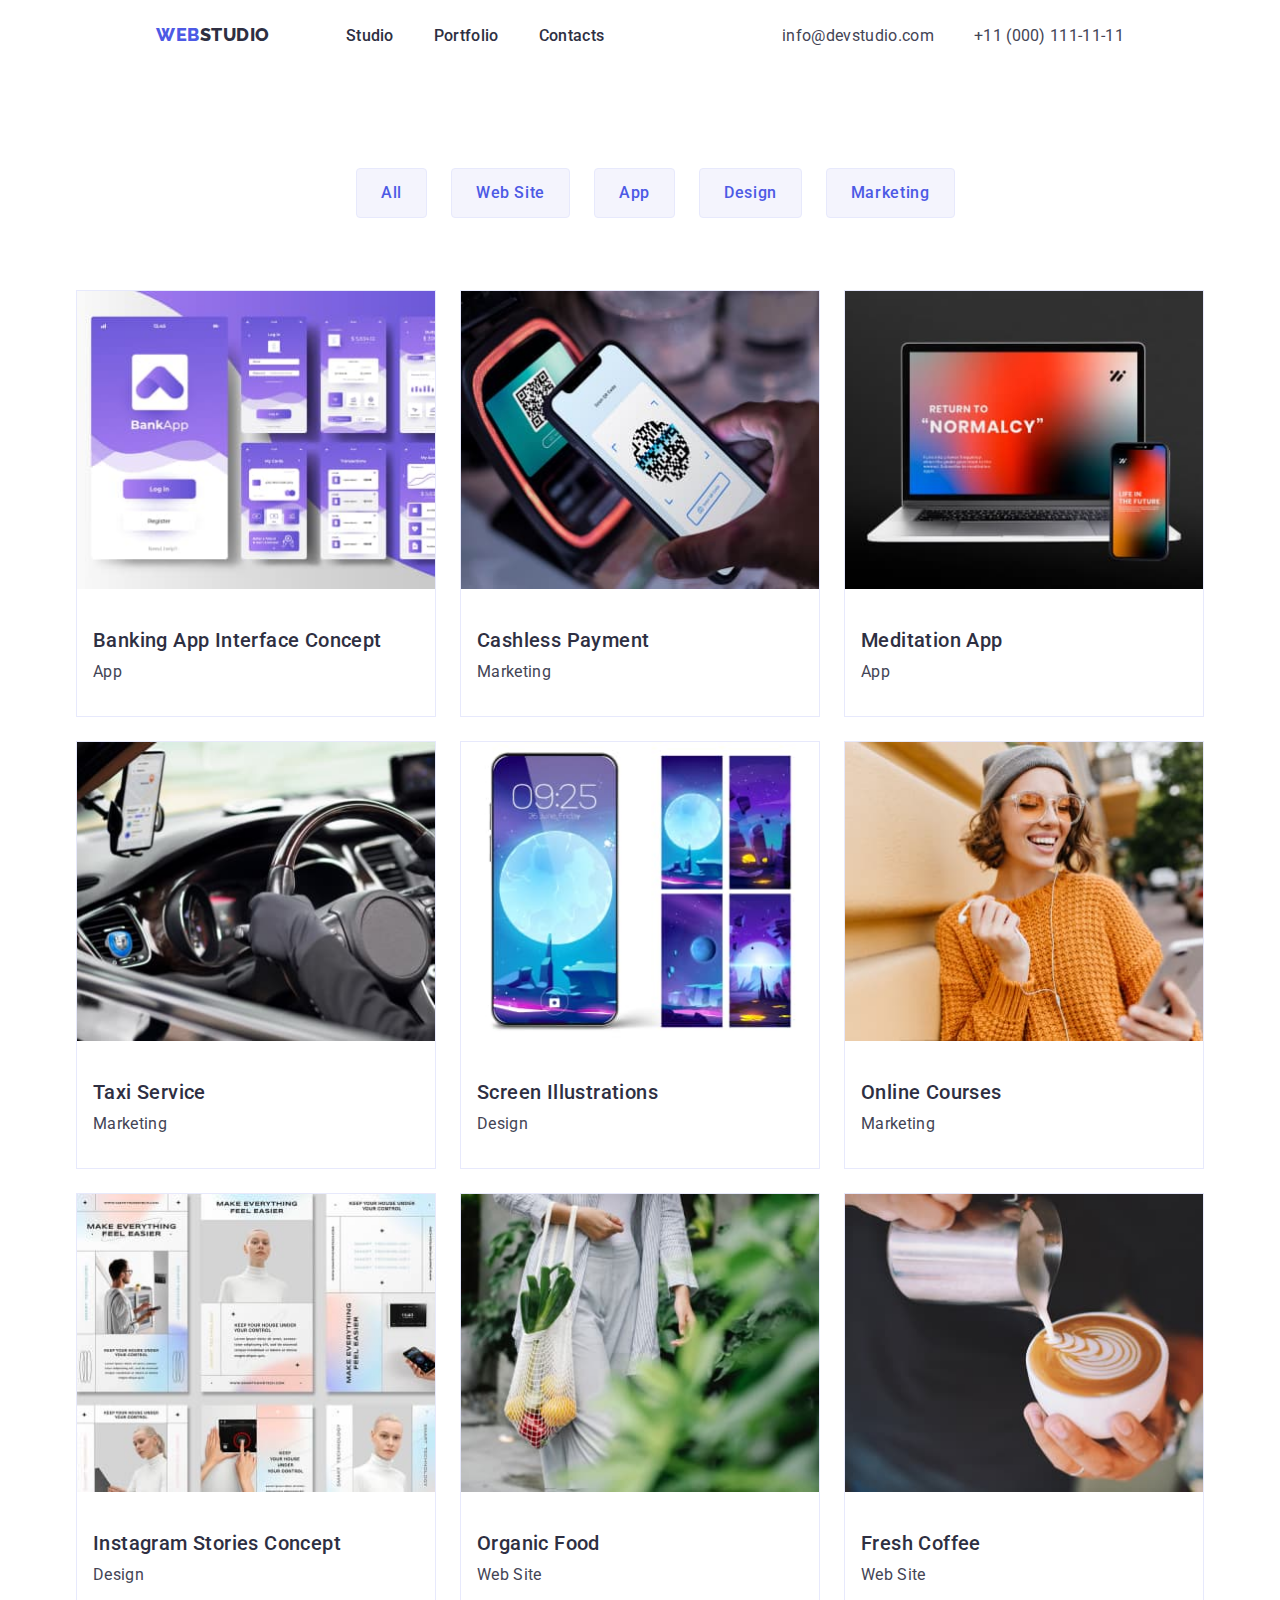
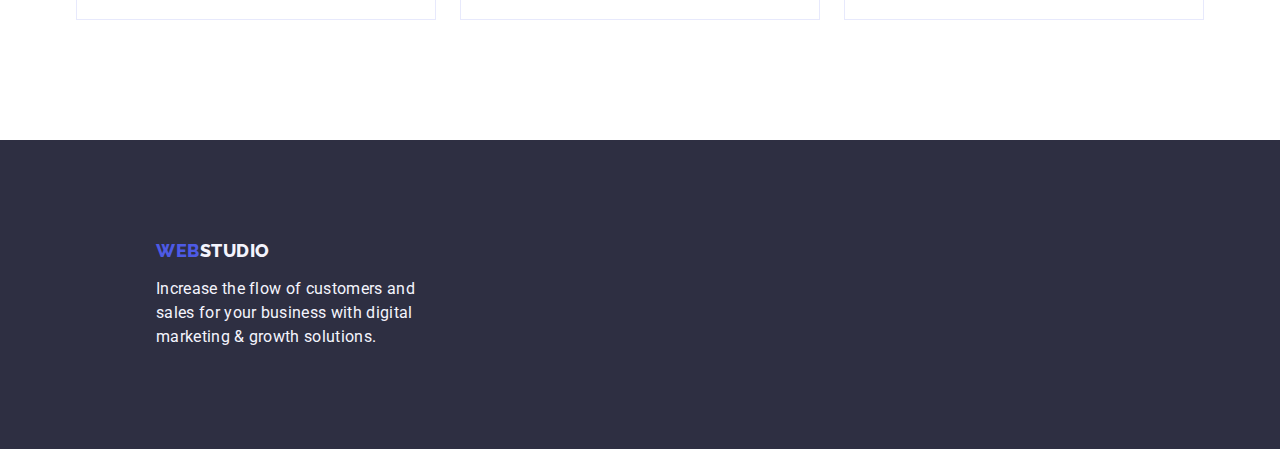
==== portfolio.html @ d3371fba "added prev" ====
<!DOCTYPE html>
<html lang="en">
<head>
    <meta charset="UTF-8">
    <meta name="viewport" content="width=device-width, initial-scale=1.0">
    <title>Portfolio</title>
    <link rel="preconnect" href="https://fonts.googleapis.com">
    <link rel="preconnect" href="https://fonts.gstatic.com" crossorigin>
    <link href="https://fonts.googleapis.com/css2?family=Raleway:wght@800&family=Roboto:wght@400;500;700;900&display=swap" rel="stylesheet">
    <link rel="stylesheet" href="./css/styles.css">
</head>
<body>
    <header class="header">
        <nav class="nav">
            <a href="./index.html" class="logo link">
                Web<span class="logo-span">Studio</span>
            </a>
            <ul class="nav-list list">
                <li class="nav-item">
                    <a href="./index.html" class="nav-link link">Studio</a>
                </li>
                <li class="nav-item">
                    <a href="./portfolio.html" class="nav-link link">Portfolio</a>
                </li>
                <li class="nav-item">
                    <a href="" class="nav-link link">Contacts</a>
                </li>
            </ul>
        </nav>
       <address class="address">
        <ul class="address-list list">
            <li class="addres-item">
                <a href="mailto:info@devstudio.com" class="address-link link">info@devstudio.com</a>
            </li>
            <li class="address-item">
                <a href="tel:+110001111111" class="address-link link">+11 (000) 111-11-11</a>
            </li>
        </ul>
       </address>
    </header>
    <main class="main">
        <section class="section pt96">
            <h1 class="visually-hidden">Our portfolio</h1>
            <ul class="filters-list list">
                <li class="filter-item">
                    <button class="filters-button" type="button">All</button>
                </li>
                <li class="filter-item">
                    <button class="filters-button" type="button">Web Site</button>
                </li>
                <li class="filter-item">
                    <button class="filters-button" type="button">App</button>
                </li>
                <li class="filter-item">
                    <button class="filters-button" type="button">Design</button>
                </li>
                <li class="filter-item">
                    <button class="filters-button" type="button">Marketing</button>
                </li>
            </ul>
            <ul class="content-list list">
                <li class="content-list-item">
                    <a href="#" class="goods-link link">
                        <img src="./images/banking-app.jpg" alt="Banking Interface concept" width="360" height="300">
                        <h2 class="sub-title">Banking App Interface Concept</h2>
                        <p class="text">App</p>
                        <p class="goods-link-info">14 Stylish and User-Friendly App Design Concepts · Task Manager App · Calorie Tracker App · Exotic Fruit Ecommerce App · Cloud Storage App</p>
                    </a>
                </li>
                <li class="content-list-item">
                    <a href="#" class="goods-link link">
                        <img src="./images/payment.jpg" alt="Process of cachless payment whit smartphone" width="360" height="300">
                        <h2 class="sub-title">Cashless Payment</h2>
                        <p class="text">Marketing</p>       
                        <p class="goods-link-info">14 Stylish and User-Friendly App Design Concepts · Task Manager App · Calorie Tracker App · Exotic Fruit Ecommerce App · Cloud Storage App</p>
                    </a>
                </li>
                <li class="content-list-item">
                    <a href="#" class="goods-link link">
                        <img src="./images/meditation.jpg" alt="Desctop and mobile app cover screen" width="360" height="300">
                        <h2 class="sub-title">Meditation App</h2>
                        <p class="text">App</p>
                        <p class="goods-link-info">14 Stylish and User-Friendly App Design Concepts · Task Manager App · Calorie Tracker App · Exotic Fruit Ecommerce App · Cloud Storage App</p>
                    </a>
                </li>
                <li class="content-list-item">
                    <a href="#" class="goods-link link">
                        <img src="./images/taxi-service.jpg" alt="View of driver hands on a steering wheel from leftside window" width="360" height="300">
                        <h2 class="sub-title">Taxi Service</h2>
                        <p class="text">Marketing</p>
                        <p class="goods-link-info">14 Stylish and User-Friendly App Design Concepts · Task Manager App · Calorie Tracker App · Exotic Fruit Ecommerce App · Cloud Storage App</p>
                    </a>
                </li>
                <li class="content-list-item">
                    <a href="#" class="goods-link link">
                        <img src="./images/screen-illustration.jpg" alt="Variants of mobile screens with moon and cliffs" width="360" height="300">
                        <h2 class="sub-title">Screen Illustrations</h2>
                        <p class="text">Design</p>
                        <p class="goods-link-info">14 Stylish and User-Friendly App Design Concepts · Task Manager App · Calorie Tracker App · Exotic Fruit Ecommerce App · Cloud Storage App</p>
                    </a>
                </li>
                <li class="content-list-item">
                    <a href="#" class="goods-link link">
                        <img src="./images/online-course.jpg" alt="Young woman in a sweater is listening to music from smartphone headphones" width="360" height="300">
                        <h2 class="sub-title">Online Courses</h2>
                        <p class="text">Marketing</p>
                        <p class="goods-link-info">14 Stylish and User-Friendly App Design Concepts · Task Manager App · Calorie Tracker App · Exotic Fruit Ecommerce App · Cloud Storage App</p>
                    </a>
                </li>
                <li class="content-list-item">
                    <a href="#" class="goods-link link">
                        <img src="./images/ig-stories.jpg" alt="Different views of stories for Instagram" width="360" height="300">
                        <h2 class="sub-title">Instagram Stories Concept</h2>
                        <p class="text">Design</p>
                        <p class="goods-link-info">14 Stylish and User-Friendly App Design Concepts · Task Manager App · Calorie Tracker App · Exotic Fruit Ecommerce App · Cloud Storage App</p>
                    </a>
                </li>
                <li class="content-list-item">
                    <a href="#" class="goods-link link">
                        <img src="./images/organic-food.jpg" alt="A woman carrying fruits and vegetables in a string bag" width="360" height="300">
                        <h2 class="sub-title">Organic Food</h2>
                        <p class="text">Web Site</p>
                        <p class="goods-link-info">14 Stylish and User-Friendly App Design Concepts · Task Manager App · Calorie Tracker App · Exotic Fruit Ecommerce App · Cloud Storage App</p>
                    </a>
                </li>
                <li class="content-list-item">
                    <a href="#" class="goods-link link">
                        <img src="./images/fresh-coffee.jpg" alt="Coffee maker pours milk to a cup of coffee" width="360" height="300">
                        <h2 class="sub-title">Fresh Coffee</h2>
                        <p class="text">Web Site</p>
                        <p class="goods-link-info">14 Stylish and User-Friendly App Design Concepts · Task Manager App · Calorie Tracker App · Exotic Fruit Ecommerce App · Cloud Storage App</p>
                    </a>
                </li>
            </ul>
        </section>
    </main>
    <footer class="footer">
        <a href="./index.html" class="logo link">
            Web<span class="logo-span">Studio</span>
        </a>
        <p class="text">Increase the flow of customers and sales for your business with digital marketing & growth solutions.</p>
    </footer>
</body>
</html>
---- css/styles.css ----
:root {
    --primary-white-color: #ffffff;
    --secondary-white-color: #F4F4FD;
    --primary-black-color: #2E2F42;
    --secondary-black-color: #434455;
    --primary-brand-color: #4D5AE5;
    --secondary-brand-color: #404BBF;
    --primary-accent-color: #E7E9FC;
    --font-family: "Roboto", sans-serif;
}

html {
    box-sizing: border-box;
}

*,
*::before,
*::after {
    box-sizing: inherit;
}

body {
    background-color: var(--primary-white-color);
    font-family: "Roboto", sans-serif;
    color: var(--secondary-black-color);
    font-size: 16px;
    font-style: normal;
    font-weight: 400;
    line-height: 24px;
    letter-spacing: 0.32px;
    margin: 0;
}

.list {
    list-style: none;
    margin: 0;
    padding: 0;
}

button {
    cursor: pointer;
}

.link {
    text-decoration: none;
}

img {
    width: 100%;
    height: auto;
}

.visually-hidden {
    position: absolute;
    width: 1px;
    height: 1px;
    margin: -1px;
    border: 0;
    padding: 0;
    
    white-space: nowrap;
    clip-path: inset(100%);
    clip: rect(0 0 0 0);
    overflow: hidden;
}

.header {
    max-width: 1440px;
    min-height: 72px;
    display: flex;
    justify-content: space-between;
    align-items: center;
    padding: 0 156px;
    margin: 0 auto;
}

.logo {
    font-family: "Raleway", sans-serif;
    color: var(--primary-brand-color);
    font-size: 18px;
    font-style: normal;
    font-weight: 800;
    line-height: 1.17;
    letter-spacing: 0.54px;
    text-transform: uppercase;
    word-spacing: 0;
}

.footer .logo {
    display: inline-block;
    margin-bottom: 16px;
} 

.footer .logo-span{
    color: var(--secondary-white-color);
}

.logo-span {
    color: var(--primary-black-color);
}

.nav .logo {
    margin-right: 76px;
}

.nav {
    display: flex;
}

.nav-list {
    display: flex;
    gap: 40px;
}

.nav-link {
    color: var(--primary-black-color);
    font-family: var(--font-family);
    font-size: 16px;
    font-style: normal;
    font-weight: 500;
    line-height: 1.5;
    letter-spacing: 0.32px;
}

.nav-link:hover,
.nav-link:focus {
    position: relative;
    color: var(--secondary-brand-color);
    outline: none;
}

.nav-link:hover::after,
.nav-link:focus::after {
    position: absolute;
    content: "";
    width: 100%;
    height: 4px;
    border-radius: 2px;
    background: var(--secondary-brand-color);
    left: 0;
    bottom: -20px;
}

.address {
    font-style: normal;
}

.address-list {
    display: flex;
    gap: 40px;
}

.address-link {
    color: var(--secondary-black-color);
    font-family: var(--font-family);
    font-size: 16px;
    font-weight: 400;
    line-height: 1.5;
    letter-spacing: 0.32px;
}

.address-link:hover,
.address-link:focus {
    position: relative;
    color: var(--secondary-brand-color);
}

.hero-section {
    background-color: var(--primary-black-color);
    padding: 188px 0;
}


.main-title {
    width: 496px;
    font-family: var(--font-family);
    color: var(--primary-white-color);
    text-align: center;
    font-size: 56px;
    font-style: normal;
    font-weight: 700;
    line-height: 1.07;
    letter-spacing: 1.12px;
    margin: 0 auto;
    margin-bottom: 48px;
}

.action-button {
    font-family: var(--font-family);
    font-size: 16px;
    font-style: normal;
    font-weight: 500;
    line-height: 1.5;
    letter-spacing: 0.64px;
    display: block;
    border-radius: 4px;
    background-color: var(--primary-brand-color);
    box-shadow: 0px 4px 4px 0px rgba(0, 0, 0, 0.15);
    color: var(--primary-white-color);
    padding: 16px 32px;
    margin: 0 auto;
    border: none;
}

.action-button:hover,
.action-button:focus {
    background-color: var(--secondary-brand-color);
}

.section {
    padding: 120px 0;
}

.team-section {
    background-color: var(--secondary-white-color);
}

.pt0 {
    padding-top: 0;
}

.pt96 {
    padding-top: 96px;
}

.content-list {
    width: 1128px;
    margin: 0 auto;
    display: flex;
    flex-wrap: wrap;
    gap: 24px;
}

.principles-item {
    width: 264px;
}

.sub-title {
    color: var(--primary-black-color);
    font-family: var(--font-family);
    font-size: 20px;
    font-style: normal;
    font-weight: 500;
    line-height: 1.2;
    letter-spacing: 0.4px;
    margin: 0;
    margin-bottom: 8px;
}

.title {
    color: var(--primary-black-color);
    text-align: center;
    font-family: var(--font-family);
    font-size: 36px;
    font-style: normal;
    font-weight: 700;
    line-height: 1.11;
    letter-spacing: 0.72px;
    text-transform: capitalize;
    margin: 0;
    margin-bottom: 72px;
}

.text {
    color: var(--secondary-black-color);
    font-family: var(--font-family);
    font-size: 16px;
    line-height: 24px;
    letter-spacing: 0.32px;
    margin: 0;
}

.team-item {
    text-align: center;
    border-radius: 0px 0px 4px 4px;
    background: var(--primary-white-color);
    box-shadow: 0px 2px 1px 0px rgba(46, 47, 66, 0.08), 
                0px 1px 1px 0px rgba(46, 47, 66, 0.16), 
                0px 1px 6px 0px rgba(46, 47, 66, 0.08);
    overflow: hidden;
    padding-bottom: 32px;
}

.team-item img {
    margin-bottom: 32px;
}

.footer {
    padding: 100px 156px;
    background-color: var(--primary-black-color);
}

.footer .text {
    color: var(--secondary-white-color);
    font-family: var(--font-family);
    font-size: 16px;
    font-style: normal;
    font-weight: 400;
    line-height: 1.5;
    letter-spacing: 0.32px;
    width: 264px;
}

.filters-list {
    width: 568px;
    margin: 0 auto;
    margin-bottom: 72px;
    display: flex;
    gap: 24px;
}

.filters-button {
    padding: 12px 24px;
    border-radius: 4px;
    border: 1px solid var(--primary-accent-color);
    background-color: var(--secondary-white-color);
    color: var(--primary-brand-color);
    text-align: center;
    white-space: nowrap;
    font-family: var(--font-family);
    font-size: 16px;
    font-style: normal;
    font-weight: 500;
    line-height: 1.5;
    letter-spacing: 0.64px;
}

.filters-button:hover,
.filters-button:focus {
    color: var(--primary-white-color);
    box-shadow: 0px 2px 2px 0px rgba(0, 0, 0, 0.12), 
                0px 2px 1px 0px rgba(0, 0, 0, 0.08), 
                0px 3px 1px 0px rgba(0, 0, 0, 0.10);
    border: 1px solid var(--secondary-brand-color);
    background-color: var(--secondary-brand-color);
}

.goods-link {
    overflow: hidden;
    position: relative;
    width: 360px;
    display: block;
    border: 1px solid var(--primary-accent-color);
    background-color: var(--primary-white-color);
    padding-bottom: 32px;
}

.goods-link-info {
    padding: 40px 32px;
    margin: 0;
    width: 360px;
    height: 300px;
    color: var(--secondary-white-color);
    background: var(--primary-brand-color);
    font-family: var(--font-family);
    font-size: 16px;
    line-height: 1.5;
    letter-spacing: 0.32px;
    position: absolute;
    top: -100%;
    left: 0;
}

.goods-link:hover,
.goods-link:focus {
    border: 1px solid var(--secondary-white-color);
    box-shadow: 0px 2px 1px 0px rgba(46, 47, 66, 0.08),
                0px 1px 1px 0px rgba(46, 47, 66, 0.16),
                0px 1px 6px 0px rgba(46, 47, 66, 0.08);
}
.goods-link:hover .goods-link-info,
.goods-link:focus .goods-link-info{
    top: 0;
    /* transition: top 0.3s ease-in-out; */
}

.goods-link img {
    margin-bottom: 32px;
}

.goods-link .text,
.goods-link .sub-title {
    padding: 0 16px;
}
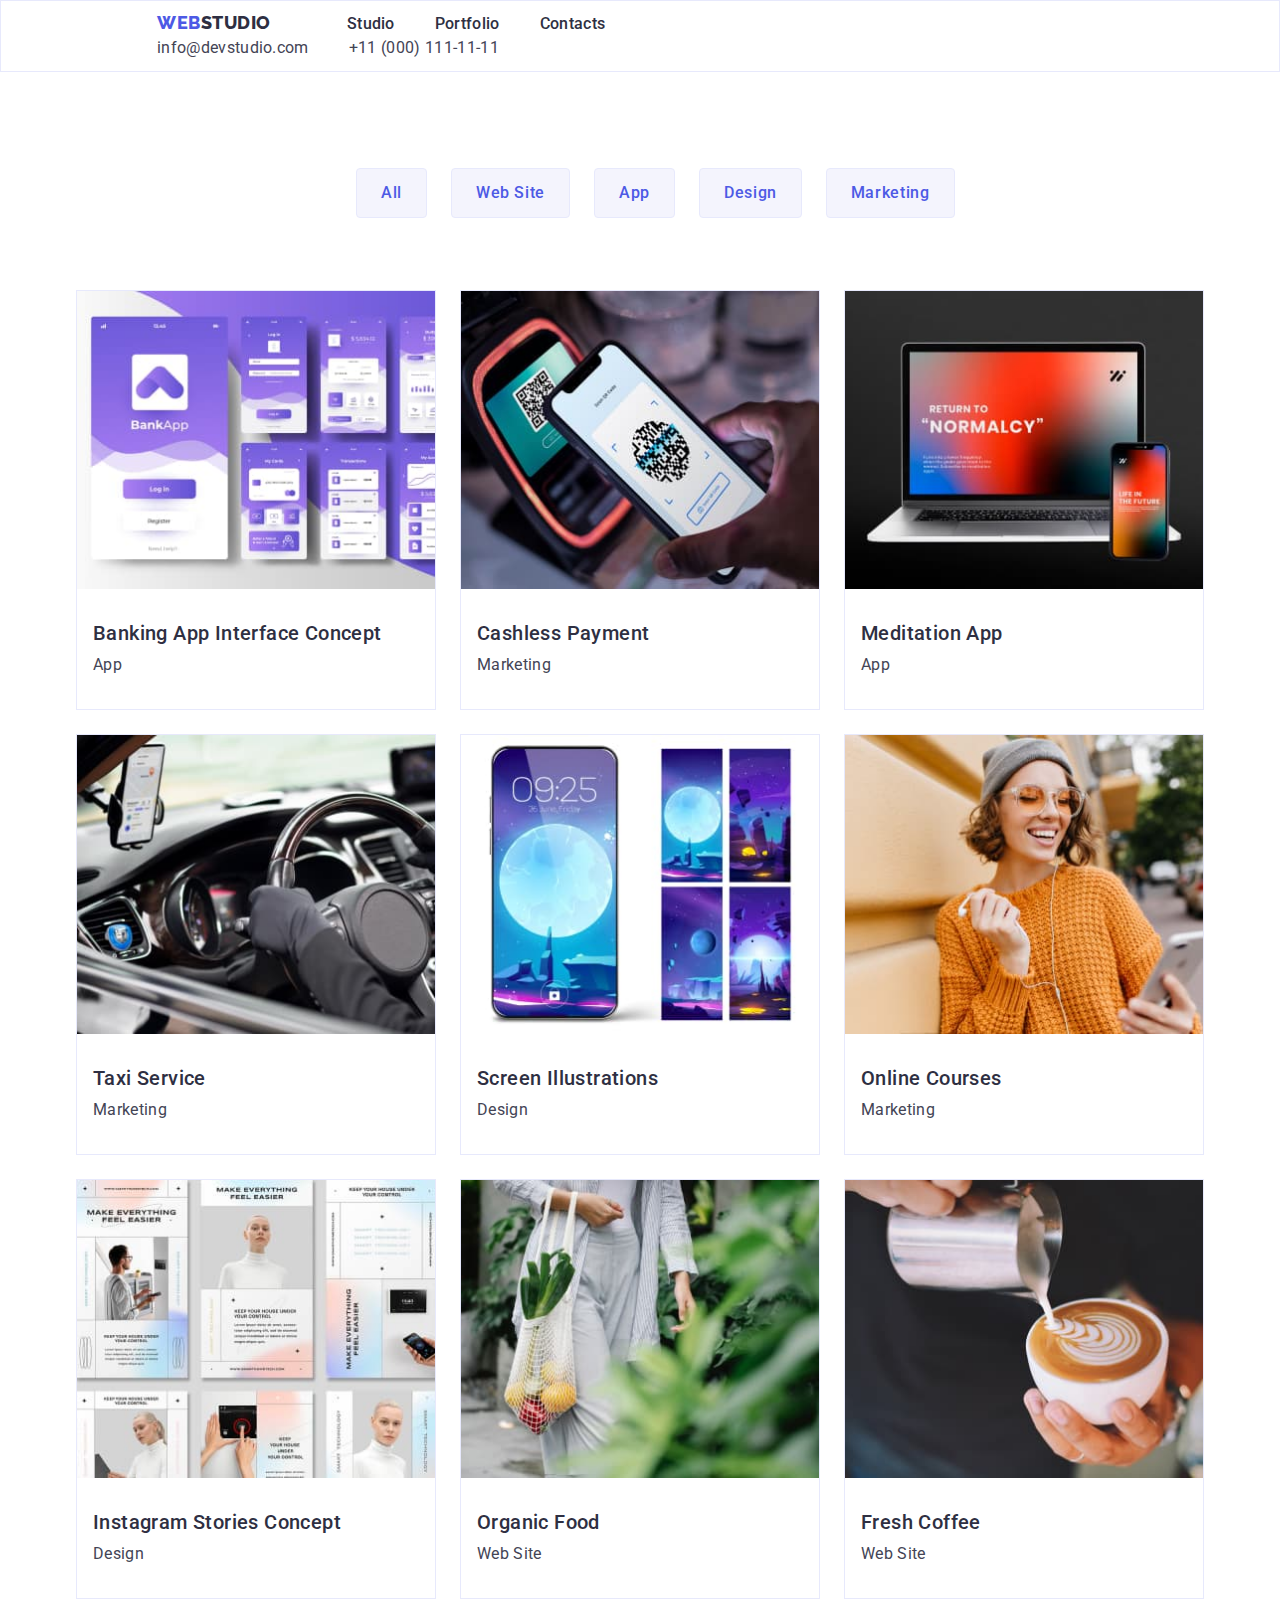
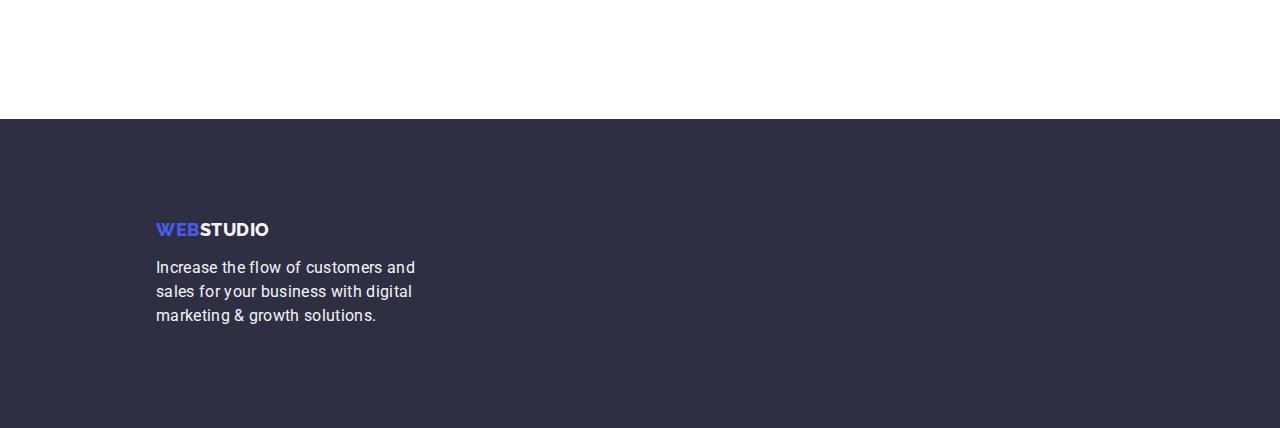
==== commit a83c040e: "fixes" ====
--- a/portfolio.html
+++ b/portfolio.html
@@ -7,131 +7,136 @@
     <link rel="preconnect" href="https://fonts.googleapis.com">
     <link rel="preconnect" href="https://fonts.gstatic.com" crossorigin>
     <link href="https://fonts.googleapis.com/css2?family=Raleway:wght@800&family=Roboto:wght@400;500;700;900&display=swap" rel="stylesheet">
+    <link rel="stylesheet" href="https://cdnjs.cloudflare.com/ajax/libs/modern-normalize/2.0.0/modern-normalize.min.css" integrity="sha512-4xo8blKMVCiXpTaLzQSLSw3KFOVPWhm/TRtuPVc4WG6kUgjH6J03IBuG7JZPkcWMxJ5huwaBpOpnwYElP/m6wg==" crossorigin="anonymous" referrerpolicy="no-referrer" />
     <link rel="stylesheet" href="./css/styles.css">
 </head>
 <body>
     <header class="header">
-        <nav class="nav">
-            <a href="./index.html" class="logo link">
-                Web<span class="logo-span">Studio</span>
-            </a>
-            <ul class="nav-list list">
-                <li class="nav-item">
-                    <a href="./index.html" class="nav-link link">Studio</a>
-                </li>
-                <li class="nav-item">
-                    <a href="./portfolio.html" class="nav-link link">Portfolio</a>
-                </li>
-                <li class="nav-item">
-                    <a href="" class="nav-link link">Contacts</a>
-                </li>
-            </ul>
-        </nav>
-       <address class="address">
-        <ul class="address-list list">
-            <li class="addres-item">
-                <a href="mailto:info@devstudio.com" class="address-link link">info@devstudio.com</a>
-            </li>
-            <li class="address-item">
-                <a href="tel:+110001111111" class="address-link link">+11 (000) 111-11-11</a>
-            </li>
-        </ul>
-       </address>
+        <div class="header-container container">
+            <nav class="nav">
+                <a href="./index.html" class="logo link">
+                    Web<span class="logo-span">Studio</span>
+                </a>
+                <ul class="nav-list list">
+                    <li class="nav-item">
+                        <a href="./index.html" class="nav-link link">Studio</a>
+                    </li>
+                    <li class="nav-item">
+                        <a href="./portfolio.html" class="nav-link link">Portfolio</a>
+                    </li>
+                    <li class="nav-item">
+                        <a href="" class="nav-link link">Contacts</a>
+                    </li>
+                </ul>
+            </nav>
+            <address class="address">
+                <ul class="address-list list">
+                    <li class="addres-item">
+                        <a href="mailto:info@devstudio.com" class="address-link link">info@devstudio.com</a>
+                    </li>
+                    <li class="address-item">
+                        <a href="tel:+110001111111" class="address-link link">+11 (000) 111-11-11</a>
+                    </li>
+                </ul>
+            </address>
+        </div>
     </header>
     <main class="main">
         <section class="section pt96">
-            <h1 class="visually-hidden">Our portfolio</h1>
-            <ul class="filters-list list">
-                <li class="filter-item">
-                    <button class="filters-button" type="button">All</button>
-                </li>
-                <li class="filter-item">
-                    <button class="filters-button" type="button">Web Site</button>
-                </li>
-                <li class="filter-item">
-                    <button class="filters-button" type="button">App</button>
-                </li>
-                <li class="filter-item">
-                    <button class="filters-button" type="button">Design</button>
-                </li>
-                <li class="filter-item">
-                    <button class="filters-button" type="button">Marketing</button>
-                </li>
-            </ul>
-            <ul class="content-list list">
-                <li class="content-list-item">
-                    <a href="#" class="goods-link link">
-                        <img src="./images/banking-app.jpg" alt="Banking Interface concept" width="360" height="300">
-                        <h2 class="sub-title">Banking App Interface Concept</h2>
-                        <p class="text">App</p>
-                        <p class="goods-link-info">14 Stylish and User-Friendly App Design Concepts · Task Manager App · Calorie Tracker App · Exotic Fruit Ecommerce App · Cloud Storage App</p>
-                    </a>
-                </li>
-                <li class="content-list-item">
-                    <a href="#" class="goods-link link">
-                        <img src="./images/payment.jpg" alt="Process of cachless payment whit smartphone" width="360" height="300">
-                        <h2 class="sub-title">Cashless Payment</h2>
-                        <p class="text">Marketing</p>       
-                        <p class="goods-link-info">14 Stylish and User-Friendly App Design Concepts · Task Manager App · Calorie Tracker App · Exotic Fruit Ecommerce App · Cloud Storage App</p>
-                    </a>
-                </li>
-                <li class="content-list-item">
-                    <a href="#" class="goods-link link">
-                        <img src="./images/meditation.jpg" alt="Desctop and mobile app cover screen" width="360" height="300">
-                        <h2 class="sub-title">Meditation App</h2>
-                        <p class="text">App</p>
-                        <p class="goods-link-info">14 Stylish and User-Friendly App Design Concepts · Task Manager App · Calorie Tracker App · Exotic Fruit Ecommerce App · Cloud Storage App</p>
-                    </a>
-                </li>
-                <li class="content-list-item">
-                    <a href="#" class="goods-link link">
-                        <img src="./images/taxi-service.jpg" alt="View of driver hands on a steering wheel from leftside window" width="360" height="300">
-                        <h2 class="sub-title">Taxi Service</h2>
-                        <p class="text">Marketing</p>
-                        <p class="goods-link-info">14 Stylish and User-Friendly App Design Concepts · Task Manager App · Calorie Tracker App · Exotic Fruit Ecommerce App · Cloud Storage App</p>
-                    </a>
-                </li>
-                <li class="content-list-item">
-                    <a href="#" class="goods-link link">
-                        <img src="./images/screen-illustration.jpg" alt="Variants of mobile screens with moon and cliffs" width="360" height="300">
-                        <h2 class="sub-title">Screen Illustrations</h2>
-                        <p class="text">Design</p>
-                        <p class="goods-link-info">14 Stylish and User-Friendly App Design Concepts · Task Manager App · Calorie Tracker App · Exotic Fruit Ecommerce App · Cloud Storage App</p>
-                    </a>
-                </li>
-                <li class="content-list-item">
-                    <a href="#" class="goods-link link">
-                        <img src="./images/online-course.jpg" alt="Young woman in a sweater is listening to music from smartphone headphones" width="360" height="300">
-                        <h2 class="sub-title">Online Courses</h2>
-                        <p class="text">Marketing</p>
-                        <p class="goods-link-info">14 Stylish and User-Friendly App Design Concepts · Task Manager App · Calorie Tracker App · Exotic Fruit Ecommerce App · Cloud Storage App</p>
-                    </a>
-                </li>
-                <li class="content-list-item">
-                    <a href="#" class="goods-link link">
-                        <img src="./images/ig-stories.jpg" alt="Different views of stories for Instagram" width="360" height="300">
-                        <h2 class="sub-title">Instagram Stories Concept</h2>
-                        <p class="text">Design</p>
-                        <p class="goods-link-info">14 Stylish and User-Friendly App Design Concepts · Task Manager App · Calorie Tracker App · Exotic Fruit Ecommerce App · Cloud Storage App</p>
-                    </a>
-                </li>
-                <li class="content-list-item">
-                    <a href="#" class="goods-link link">
-                        <img src="./images/organic-food.jpg" alt="A woman carrying fruits and vegetables in a string bag" width="360" height="300">
-                        <h2 class="sub-title">Organic Food</h2>
-                        <p class="text">Web Site</p>
-                        <p class="goods-link-info">14 Stylish and User-Friendly App Design Concepts · Task Manager App · Calorie Tracker App · Exotic Fruit Ecommerce App · Cloud Storage App</p>
-                    </a>
-                </li>
-                <li class="content-list-item">
-                    <a href="#" class="goods-link link">
-                        <img src="./images/fresh-coffee.jpg" alt="Coffee maker pours milk to a cup of coffee" width="360" height="300">
-                        <h2 class="sub-title">Fresh Coffee</h2>
-                        <p class="text">Web Site</p>
-                        <p class="goods-link-info">14 Stylish and User-Friendly App Design Concepts · Task Manager App · Calorie Tracker App · Exotic Fruit Ecommerce App · Cloud Storage App</p>
-                    </a>
-                </li>
-            </ul>
+            <div class="container">
+                <h1 class="visually-hidden">Our portfolio</h1>
+                <ul class="filters-list list">
+                    <li class="filter-item">
+                        <button class="filters-button" type="button">All</button>
+                    </li>
+                    <li class="filter-item">
+                        <button class="filters-button" type="button">Web Site</button>
+                    </li>
+                    <li class="filter-item">
+                        <button class="filters-button" type="button">App</button>
+                    </li>
+                    <li class="filter-item">
+                        <button class="filters-button" type="button">Design</button>
+                    </li>
+                    <li class="filter-item">
+                        <button class="filters-button" type="button">Marketing</button>
+                    </li>
+                </ul>
+                <ul class="content-list list">
+                    <li class="content-list-item">
+                        <a href="#" class="goods-link link">
+                            <img src="./images/banking-app.jpg" alt="Banking Interface concept" width="360" height="300">
+                            <h2 class="sub-title">Banking App Interface Concept</h2>
+                            <p class="text">App</p>
+                            <p class="goods-link-info">14 Stylish and User-Friendly App Design Concepts · Task Manager App · Calorie Tracker App · Exotic Fruit Ecommerce App · Cloud Storage App</p>
+                        </a>
+                    </li>
+                    <li class="content-list-item">
+                        <a href="#" class="goods-link link">
+                            <img src="./images/payment.jpg" alt="Process of cachless payment whit smartphone" width="360" height="300">
+                            <h2 class="sub-title">Cashless Payment</h2>
+                            <p class="text">Marketing</p>       
+                            <p class="goods-link-info">14 Stylish and User-Friendly App Design Concepts · Task Manager App · Calorie Tracker App · Exotic Fruit Ecommerce App · Cloud Storage App</p>
+                        </a>
+                    </li>
+                    <li class="content-list-item">
+                        <a href="#" class="goods-link link">
+                            <img src="./images/meditation.jpg" alt="Desctop and mobile app cover screen" width="360" height="300">
+                            <h2 class="sub-title">Meditation App</h2>
+                            <p class="text">App</p>
+                            <p class="goods-link-info">14 Stylish and User-Friendly App Design Concepts · Task Manager App · Calorie Tracker App · Exotic Fruit Ecommerce App · Cloud Storage App</p>
+                        </a>
+                    </li>
+                    <li class="content-list-item">
+                        <a href="#" class="goods-link link">
+                            <img src="./images/taxi-service.jpg" alt="View of driver hands on a steering wheel from leftside window" width="360" height="300">
+                            <h2 class="sub-title">Taxi Service</h2>
+                            <p class="text">Marketing</p>
+                            <p class="goods-link-info">14 Stylish and User-Friendly App Design Concepts · Task Manager App · Calorie Tracker App · Exotic Fruit Ecommerce App · Cloud Storage App</p>
+                        </a>
+                    </li>
+                    <li class="content-list-item">
+                        <a href="#" class="goods-link link">
+                            <img src="./images/screen-illustration.jpg" alt="Variants of mobile screens with moon and cliffs" width="360" height="300">
+                            <h2 class="sub-title">Screen Illustrations</h2>
+                            <p class="text">Design</p>
+                            <p class="goods-link-info">14 Stylish and User-Friendly App Design Concepts · Task Manager App · Calorie Tracker App · Exotic Fruit Ecommerce App · Cloud Storage App</p>
+                        </a>
+                    </li>
+                    <li class="content-list-item">
+                        <a href="#" class="goods-link link">
+                            <img src="./images/online-course.jpg" alt="Young woman in a sweater is listening to music from smartphone headphones" width="360" height="300">
+                            <h2 class="sub-title">Online Courses</h2>
+                            <p class="text">Marketing</p>
+                            <p class="goods-link-info">14 Stylish and User-Friendly App Design Concepts · Task Manager App · Calorie Tracker App · Exotic Fruit Ecommerce App · Cloud Storage App</p>
+                        </a>
+                    </li>
+                    <li class="content-list-item">
+                        <a href="#" class="goods-link link">
+                            <img src="./images/ig-stories.jpg" alt="Different views of stories for Instagram" width="360" height="300">
+                            <h2 class="sub-title">Instagram Stories Concept</h2>
+                            <p class="text">Design</p>
+                            <p class="goods-link-info">14 Stylish and User-Friendly App Design Concepts · Task Manager App · Calorie Tracker App · Exotic Fruit Ecommerce App · Cloud Storage App</p>
+                        </a>
+                    </li>
+                    <li class="content-list-item">
+                        <a href="#" class="goods-link link">
+                            <img src="./images/organic-food.jpg" alt="A woman carrying fruits and vegetables in a string bag" width="360" height="300">
+                            <h2 class="sub-title">Organic Food</h2>
+                            <p class="text">Web Site</p>
+                            <p class="goods-link-info">14 Stylish and User-Friendly App Design Concepts · Task Manager App · Calorie Tracker App · Exotic Fruit Ecommerce App · Cloud Storage App</p>
+                        </a>
+                    </li>
+                    <li class="content-list-item">
+                        <a href="#" class="goods-link link">
+                            <img src="./images/fresh-coffee.jpg" alt="Coffee maker pours milk to a cup of coffee" width="360" height="300">
+                            <h2 class="sub-title">Fresh Coffee</h2>
+                            <p class="text">Web Site</p>
+                            <p class="goods-link-info">14 Stylish and User-Friendly App Design Concepts · Task Manager App · Calorie Tracker App · Exotic Fruit Ecommerce App · Cloud Storage App</p>
+                        </a>
+                    </li>
+                </ul>
+            </div>
         </section>
     </main>
     <footer class="footer">
--- a/css/styles.css
+++ b/css/styles.css
@@ -46,6 +46,7 @@
 }
 
 img {
+    display: block;
     width: 100%;
     height: auto;
 }
@@ -57,7 +58,6 @@
     margin: -1px;
     border: 0;
     padding: 0;
-    
     white-space: nowrap;
     clip-path: inset(100%);
     clip: rect(0 0 0 0);
@@ -72,6 +72,7 @@
     align-items: center;
     padding: 0 156px;
     margin: 0 auto;
+    border: 1px solid var(--primary-accent-color);
 }
 
 .logo {
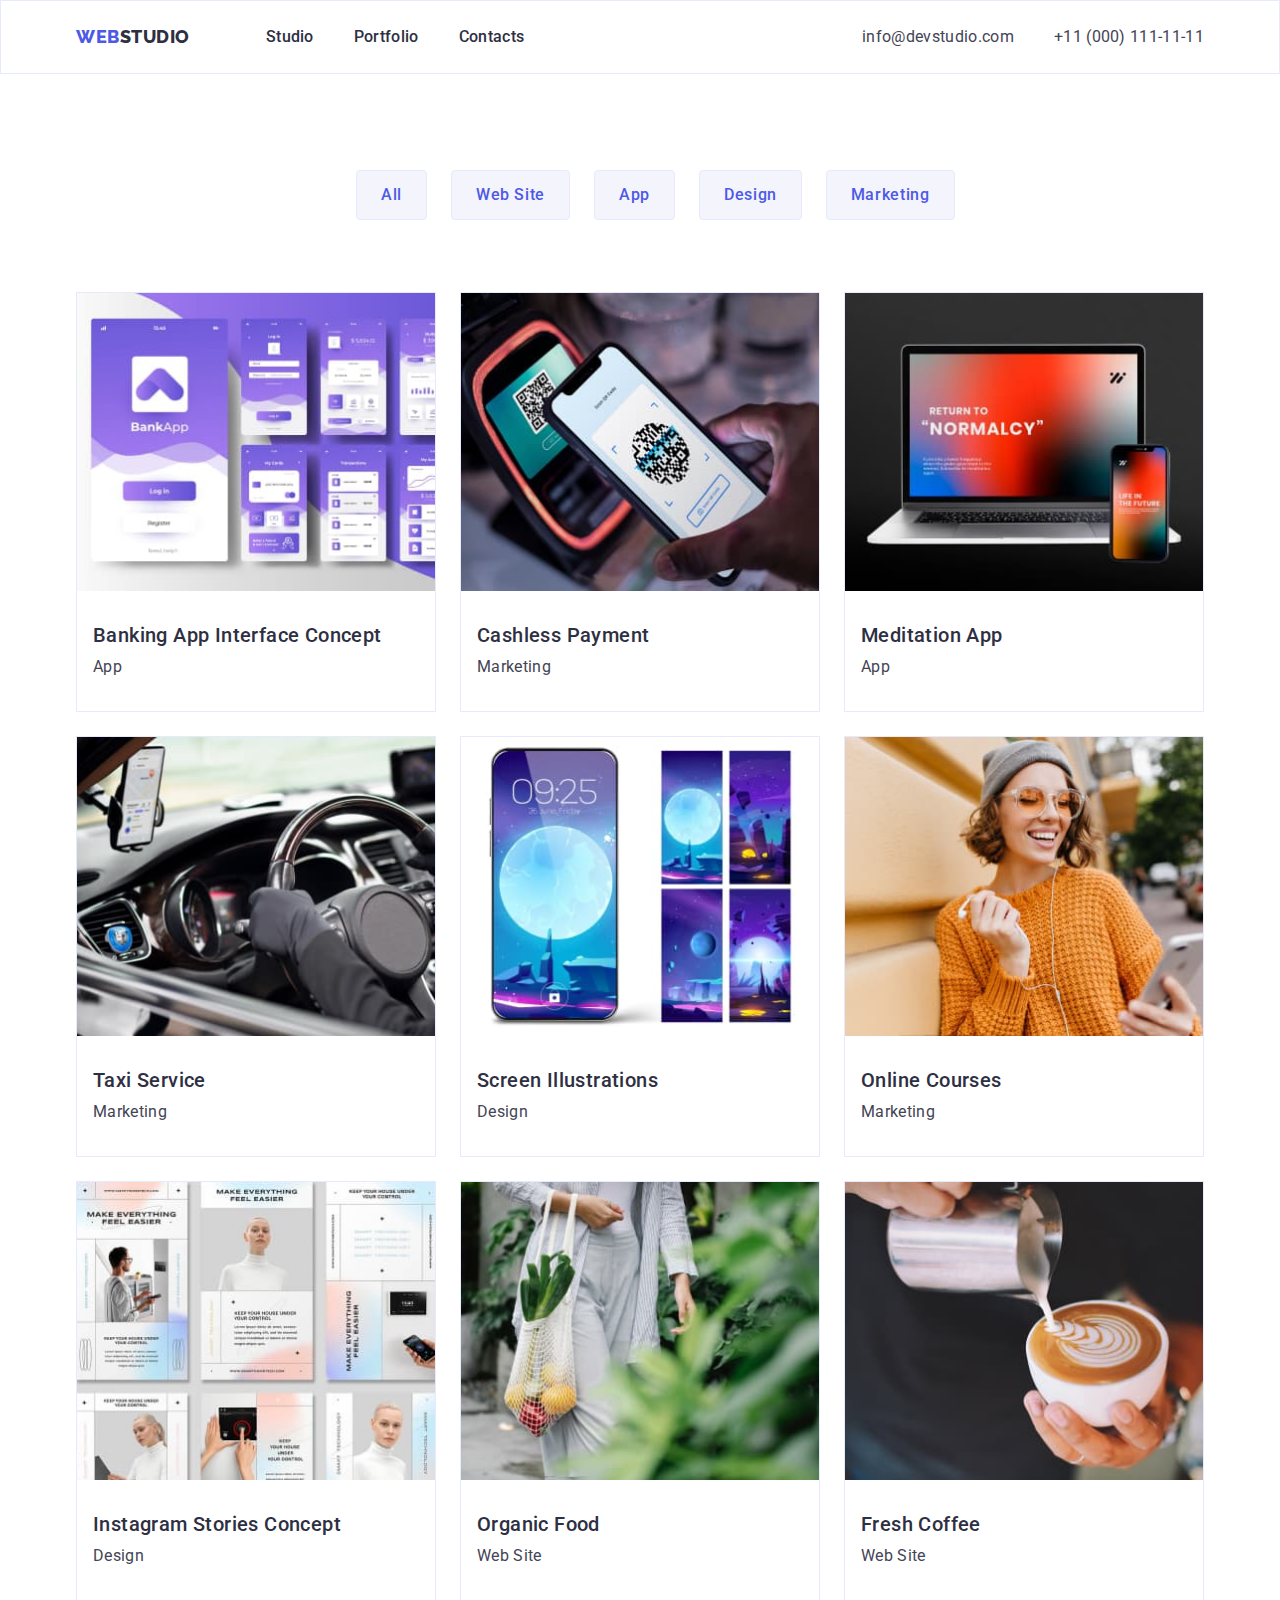
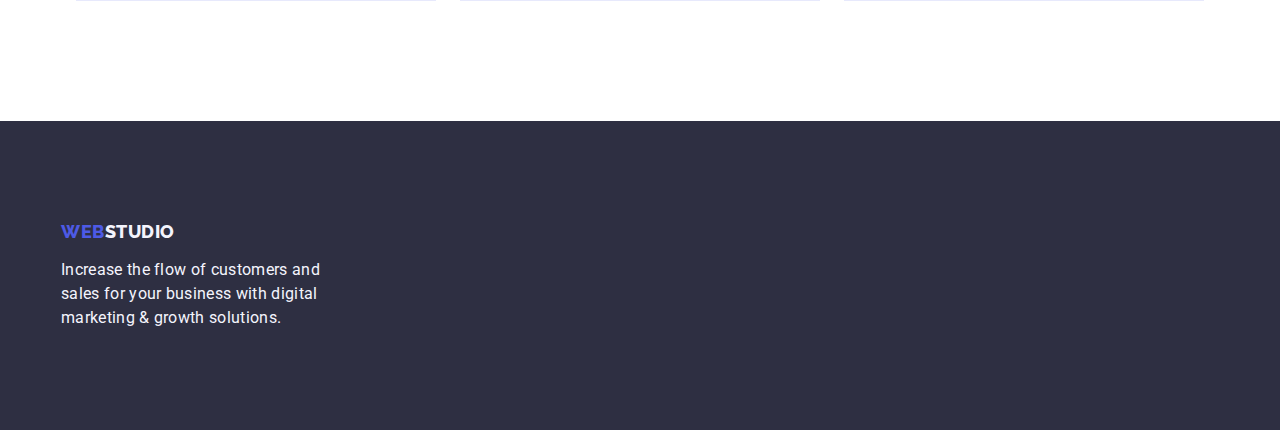
==== commit 16d2045e: "fixes" ====
--- a/portfolio.html
+++ b/portfolio.html
@@ -140,10 +140,12 @@
         </section>
     </main>
     <footer class="footer">
-        <a href="./index.html" class="logo link">
-            Web<span class="logo-span">Studio</span>
-        </a>
-        <p class="text">Increase the flow of customers and sales for your business with digital marketing & growth solutions.</p>
-    </footer>
+        <div class="footer-container container">
+             <a href="./index.html" class="logo link">
+                 Web<span class="logo-span">Studio</span>
+             </a>
+             <p class="text">Increase the flow of customers and sales for your business with digital marketing & growth solutions.</p>
+        </div> 
+     </footer>
 </body>
 </html>
--- a/css/styles.css
+++ b/css/styles.css
@@ -65,13 +65,6 @@
 }
 
 .header {
-    max-width: 1440px;
-    min-height: 72px;
-    display: flex;
-    justify-content: space-between;
-    align-items: center;
-    padding: 0 156px;
-    margin: 0 auto;
     border: 1px solid var(--primary-accent-color);
 }
 
@@ -106,6 +99,7 @@
 
 .nav {
     display: flex;
+    align-items: center;
 }
 
 .nav-list {
@@ -121,6 +115,7 @@
     font-weight: 500;
     line-height: 1.5;
     letter-spacing: 0.32px;
+    padding: 24px 0;
 }
 
 .nav-link:hover,
@@ -139,7 +134,7 @@
     border-radius: 2px;
     background: var(--secondary-brand-color);
     left: 0;
-    bottom: -20px;
+    bottom: 4px;
 }
 
 .address {
@@ -173,7 +168,7 @@
 
 
 .main-title {
-    width: 496px;
+    max-width: 496px;
     font-family: var(--font-family);
     color: var(--primary-white-color);
     text-align: center;
@@ -201,6 +196,7 @@
     padding: 16px 32px;
     margin: 0 auto;
     border: none;
+    min-width: 169px;
 }
 
 .action-button:hover,
@@ -212,11 +208,26 @@
     padding: 120px 0;
 }
 
+.container {
+    width: 1158px;
+    margin: 0 auto;
+}
+
+.header-container {
+    display: flex;
+    justify-content: space-between;
+    height: 100%;
+    align-items: center;
+    max-width: 1440px;
+    min-height: 72px;
+    padding: 0 15px;
+}
+
 .team-section {
     background-color: var(--secondary-white-color);
 }
 
-.pt0 {
+.pt-zero {
     padding-top: 0;
 }
 
@@ -279,15 +290,14 @@
                 0px 1px 1px 0px rgba(46, 47, 66, 0.16), 
                 0px 1px 6px 0px rgba(46, 47, 66, 0.08);
     overflow: hidden;
-    padding-bottom: 32px;
-}
-
-.team-item img {
-    margin-bottom: 32px;
+}
+
+.info-container {
+    padding: 32px 0;
 }
 
 .footer {
-    padding: 100px 156px;
+    padding: 100px 0;
     background-color: var(--primary-black-color);
 }
 
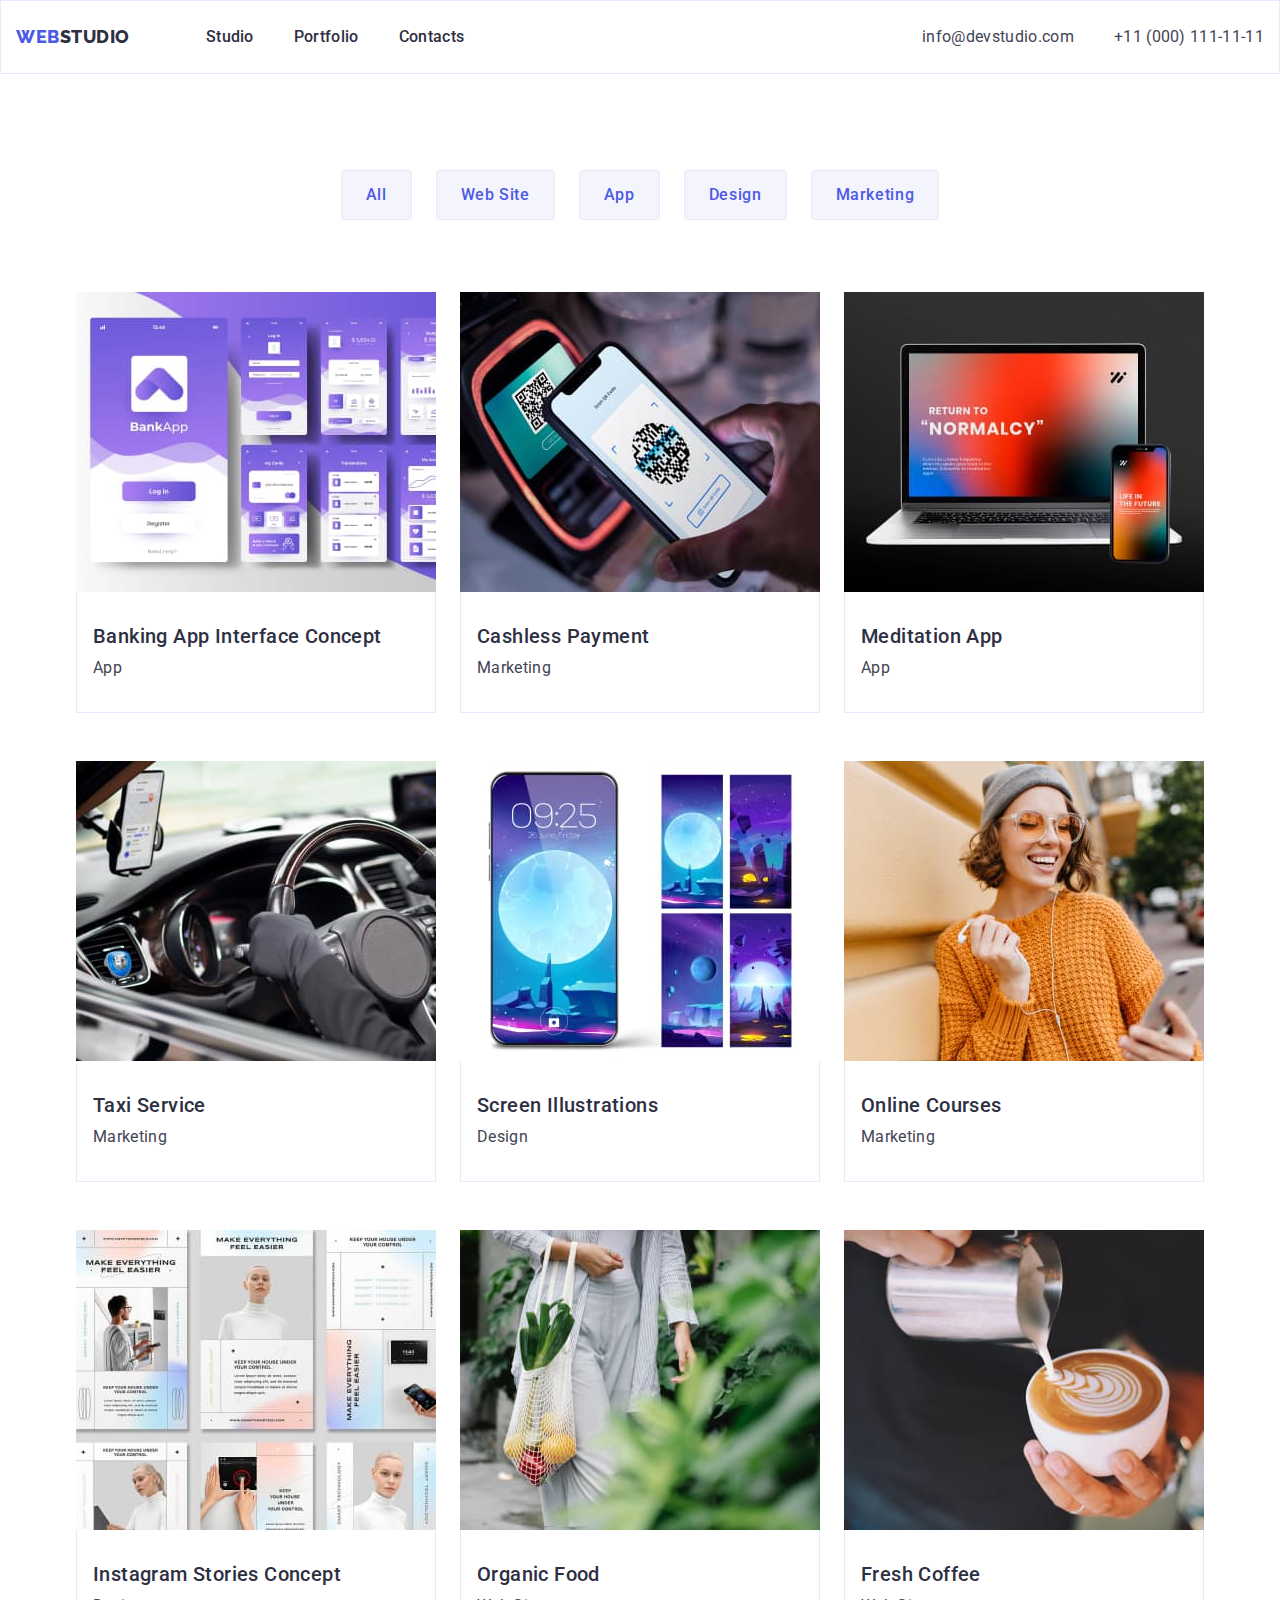
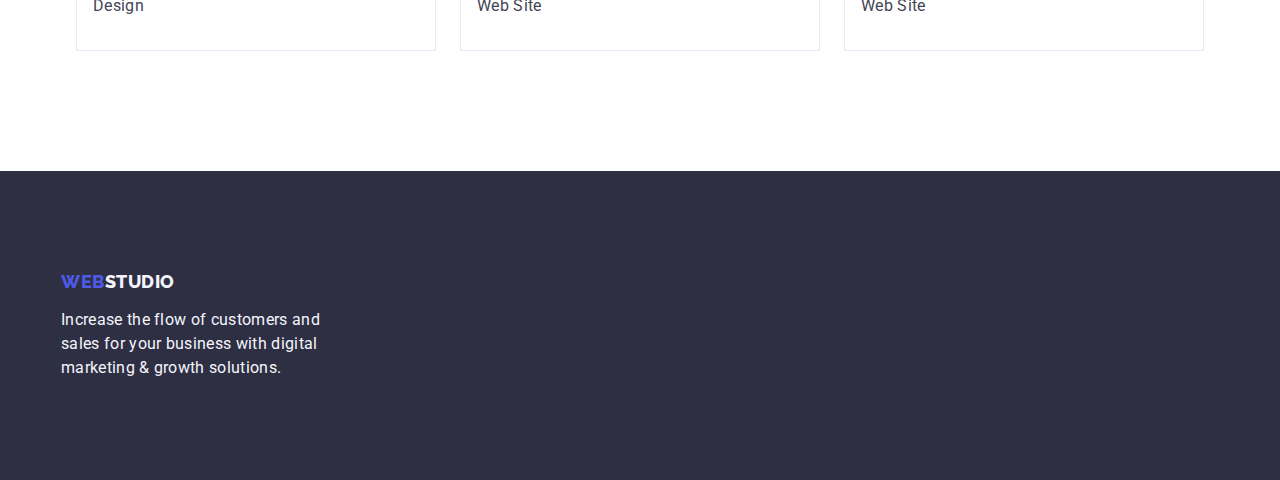
==== commit 6a1f6e29: "fixes" ====
--- a/portfolio.html
+++ b/portfolio.html
@@ -42,7 +42,7 @@
         </div>
     </header>
     <main class="main">
-        <section class="section pt96">
+        <section class="section pt-medium">
             <div class="container">
                 <h1 class="visually-hidden">Our portfolio</h1>
                 <ul class="filters-list list">
@@ -66,73 +66,91 @@
                     <li class="content-list-item">
                         <a href="#" class="goods-link link">
                             <img src="./images/banking-app.jpg" alt="Banking Interface concept" width="360" height="300">
-                            <h2 class="sub-title">Banking App Interface Concept</h2>
-                            <p class="text">App</p>
-                            <p class="goods-link-info">14 Stylish and User-Friendly App Design Concepts · Task Manager App · Calorie Tracker App · Exotic Fruit Ecommerce App · Cloud Storage App</p>
+                            <div class="goods-link-info">
+                                <h2 class="sub-title">Banking App Interface Concept</h2>
+                                <p class="text">App</p>
+                            </div>
+                            <p class="goods-link-details">14 Stylish and User-Friendly App Design Concepts · Task Manager App · Calorie Tracker App · Exotic Fruit Ecommerce App · Cloud Storage App</p>
                         </a>
                     </li>
                     <li class="content-list-item">
                         <a href="#" class="goods-link link">
                             <img src="./images/payment.jpg" alt="Process of cachless payment whit smartphone" width="360" height="300">
-                            <h2 class="sub-title">Cashless Payment</h2>
-                            <p class="text">Marketing</p>       
-                            <p class="goods-link-info">14 Stylish and User-Friendly App Design Concepts · Task Manager App · Calorie Tracker App · Exotic Fruit Ecommerce App · Cloud Storage App</p>
+                            <div class="goods-link-info">
+                                <h2 class="sub-title">Cashless Payment</h2>
+                                <p class="text">Marketing</p>    
+                            </div>   
+                            <p class="goods-link-details">14 Stylish and User-Friendly App Design Concepts · Task Manager App · Calorie Tracker App · Exotic Fruit Ecommerce App · Cloud Storage App</p>
                         </a>
                     </li>
                     <li class="content-list-item">
                         <a href="#" class="goods-link link">
                             <img src="./images/meditation.jpg" alt="Desctop and mobile app cover screen" width="360" height="300">
-                            <h2 class="sub-title">Meditation App</h2>
-                            <p class="text">App</p>
-                            <p class="goods-link-info">14 Stylish and User-Friendly App Design Concepts · Task Manager App · Calorie Tracker App · Exotic Fruit Ecommerce App · Cloud Storage App</p>
+                            <div class="goods-link-info">
+                                <h2 class="sub-title">Meditation App</h2>
+                                <p class="text">App</p>
+                            </div>
+                            <p class="goods-link-details">14 Stylish and User-Friendly App Design Concepts · Task Manager App · Calorie Tracker App · Exotic Fruit Ecommerce App · Cloud Storage App</p>
                         </a>
                     </li>
                     <li class="content-list-item">
                         <a href="#" class="goods-link link">
                             <img src="./images/taxi-service.jpg" alt="View of driver hands on a steering wheel from leftside window" width="360" height="300">
-                            <h2 class="sub-title">Taxi Service</h2>
-                            <p class="text">Marketing</p>
-                            <p class="goods-link-info">14 Stylish and User-Friendly App Design Concepts · Task Manager App · Calorie Tracker App · Exotic Fruit Ecommerce App · Cloud Storage App</p>
+                            <div class="goods-link-info">
+                                <h2 class="sub-title">Taxi Service</h2>
+                                <p class="text">Marketing</p>
+                            </div>
+                            <p class="goods-link-details">14 Stylish and User-Friendly App Design Concepts · Task Manager App · Calorie Tracker App · Exotic Fruit Ecommerce App · Cloud Storage App</p>
                         </a>
                     </li>
                     <li class="content-list-item">
                         <a href="#" class="goods-link link">
                             <img src="./images/screen-illustration.jpg" alt="Variants of mobile screens with moon and cliffs" width="360" height="300">
-                            <h2 class="sub-title">Screen Illustrations</h2>
-                            <p class="text">Design</p>
-                            <p class="goods-link-info">14 Stylish and User-Friendly App Design Concepts · Task Manager App · Calorie Tracker App · Exotic Fruit Ecommerce App · Cloud Storage App</p>
+                            <div class="goods-link-info">
+                                <h2 class="sub-title">Screen Illustrations</h2>
+                                <p class="text">Design</p>
+                            </div>
+                            <p class="goods-link-details">14 Stylish and User-Friendly App Design Concepts · Task Manager App · Calorie Tracker App · Exotic Fruit Ecommerce App · Cloud Storage App</p>
                         </a>
                     </li>
                     <li class="content-list-item">
                         <a href="#" class="goods-link link">
                             <img src="./images/online-course.jpg" alt="Young woman in a sweater is listening to music from smartphone headphones" width="360" height="300">
-                            <h2 class="sub-title">Online Courses</h2>
-                            <p class="text">Marketing</p>
-                            <p class="goods-link-info">14 Stylish and User-Friendly App Design Concepts · Task Manager App · Calorie Tracker App · Exotic Fruit Ecommerce App · Cloud Storage App</p>
+                            <div class="goods-link-info">
+                                <h2 class="sub-title">Online Courses</h2>
+                                <p class="text">Marketing</p>
+                            </div>
+                            <p class="goods-link-details">14 Stylish and User-Friendly App Design Concepts · Task Manager App · Calorie Tracker App · Exotic Fruit Ecommerce App · Cloud Storage App</p>
                         </a>
                     </li>
                     <li class="content-list-item">
                         <a href="#" class="goods-link link">
                             <img src="./images/ig-stories.jpg" alt="Different views of stories for Instagram" width="360" height="300">
-                            <h2 class="sub-title">Instagram Stories Concept</h2>
-                            <p class="text">Design</p>
-                            <p class="goods-link-info">14 Stylish and User-Friendly App Design Concepts · Task Manager App · Calorie Tracker App · Exotic Fruit Ecommerce App · Cloud Storage App</p>
+                            <div class="goods-link-info">
+                                <h2 class="sub-title">Instagram Stories Concept</h2>
+                                <p class="text">Design</p>
+                            </div>
+                            <p class="goods-link-details">14 Stylish and User-Friendly App Design Concepts · Task Manager App · Calorie Tracker App · Exotic Fruit Ecommerce App · Cloud Storage App</p>
                         </a>
                     </li>
                     <li class="content-list-item">
                         <a href="#" class="goods-link link">
                             <img src="./images/organic-food.jpg" alt="A woman carrying fruits and vegetables in a string bag" width="360" height="300">
-                            <h2 class="sub-title">Organic Food</h2>
-                            <p class="text">Web Site</p>
-                            <p class="goods-link-info">14 Stylish and User-Friendly App Design Concepts · Task Manager App · Calorie Tracker App · Exotic Fruit Ecommerce App · Cloud Storage App</p>
+                            <div class="goods-link-info">
+                                <h2 class="sub-title">Organic Food</h2>
+                                <p class="text">Web Site</p>
+                            </div>
+                            <p class="goods-link-details">14 Stylish and User-Friendly App Design Concepts · Task Manager App · Calorie Tracker App · Exotic Fruit Ecommerce App · Cloud Storage App</p>
                         </a>
                     </li>
                     <li class="content-list-item">
                         <a href="#" class="goods-link link">
                             <img src="./images/fresh-coffee.jpg" alt="Coffee maker pours milk to a cup of coffee" width="360" height="300">
-                            <h2 class="sub-title">Fresh Coffee</h2>
-                            <p class="text">Web Site</p>
-                            <p class="goods-link-info">14 Stylish and User-Friendly App Design Concepts · Task Manager App · Calorie Tracker App · Exotic Fruit Ecommerce App · Cloud Storage App</p>
+                            <div class="goods-link-info">
+                                <h2 class="sub-title">Fresh Coffee</h2>
+                                <p class="text">Web Site</p>
+                            </div>
+                            <p class="goods-link-details">14 Stylish and User-Friendly App Design Concepts · Task Manager App · Calorie Tracker App · Exotic Fruit Ecommerce App · Cloud Storage App</p>
                         </a>
                     </li>
                 </ul>
--- a/css/styles.css
+++ b/css/styles.css
@@ -7,16 +7,6 @@
     --secondary-brand-color: #404BBF;
     --primary-accent-color: #E7E9FC;
     --font-family: "Roboto", sans-serif;
-}
-
-html {
-    box-sizing: border-box;
-}
-
-*,
-*::before,
-*::after {
-    box-sizing: inherit;
 }
 
 body {
@@ -209,7 +199,7 @@
 }
 
 .container {
-    width: 1158px;
+    max-width: 1158px;
     margin: 0 auto;
 }
 
@@ -231,12 +221,12 @@
     padding-top: 0;
 }
 
-.pt96 {
+.pt-medium {
     padding-top: 96px;
 }
 
 .content-list {
-    width: 1128px;
+    max-width: 1128px;
     margin: 0 auto;
     display: flex;
     flex-wrap: wrap;
@@ -317,6 +307,7 @@
     margin: 0 auto;
     margin-bottom: 72px;
     display: flex;
+    justify-content: center;
     gap: 24px;
 }
 
@@ -342,8 +333,12 @@
     box-shadow: 0px 2px 2px 0px rgba(0, 0, 0, 0.12), 
                 0px 2px 1px 0px rgba(0, 0, 0, 0.08), 
                 0px 3px 1px 0px rgba(0, 0, 0, 0.10);
-    border: 1px solid var(--secondary-brand-color);
+    border: 1px solid transparent;
     background-color: var(--secondary-brand-color);
+}
+
+.content-list {
+    row-gap: 48px;
 }
 
 .goods-link {
@@ -351,12 +346,16 @@
     position: relative;
     width: 360px;
     display: block;
+    background-color: var(--primary-white-color);
+}
+
+.goods-link-info {
+    padding: 32px 16px;
     border: 1px solid var(--primary-accent-color);
-    background-color: var(--primary-white-color);
-    padding-bottom: 32px;
-}
-
-.goods-link-info {
+    border-top: none;
+}
+
+.goods-link-details {
     padding: 40px 32px;
     margin: 0;
     width: 360px;
@@ -379,17 +378,7 @@
                 0px 1px 1px 0px rgba(46, 47, 66, 0.16),
                 0px 1px 6px 0px rgba(46, 47, 66, 0.08);
 }
-.goods-link:hover .goods-link-info,
-.goods-link:focus .goods-link-info{
+.goods-link:hover .goods-link-details,
+.goods-link:focus .goods-link-details{
     top: 0;
-    /* transition: top 0.3s ease-in-out; */
-}
-
-.goods-link img {
-    margin-bottom: 32px;
-}
-
-.goods-link .text,
-.goods-link .sub-title {
-    padding: 0 16px;
-}
+}
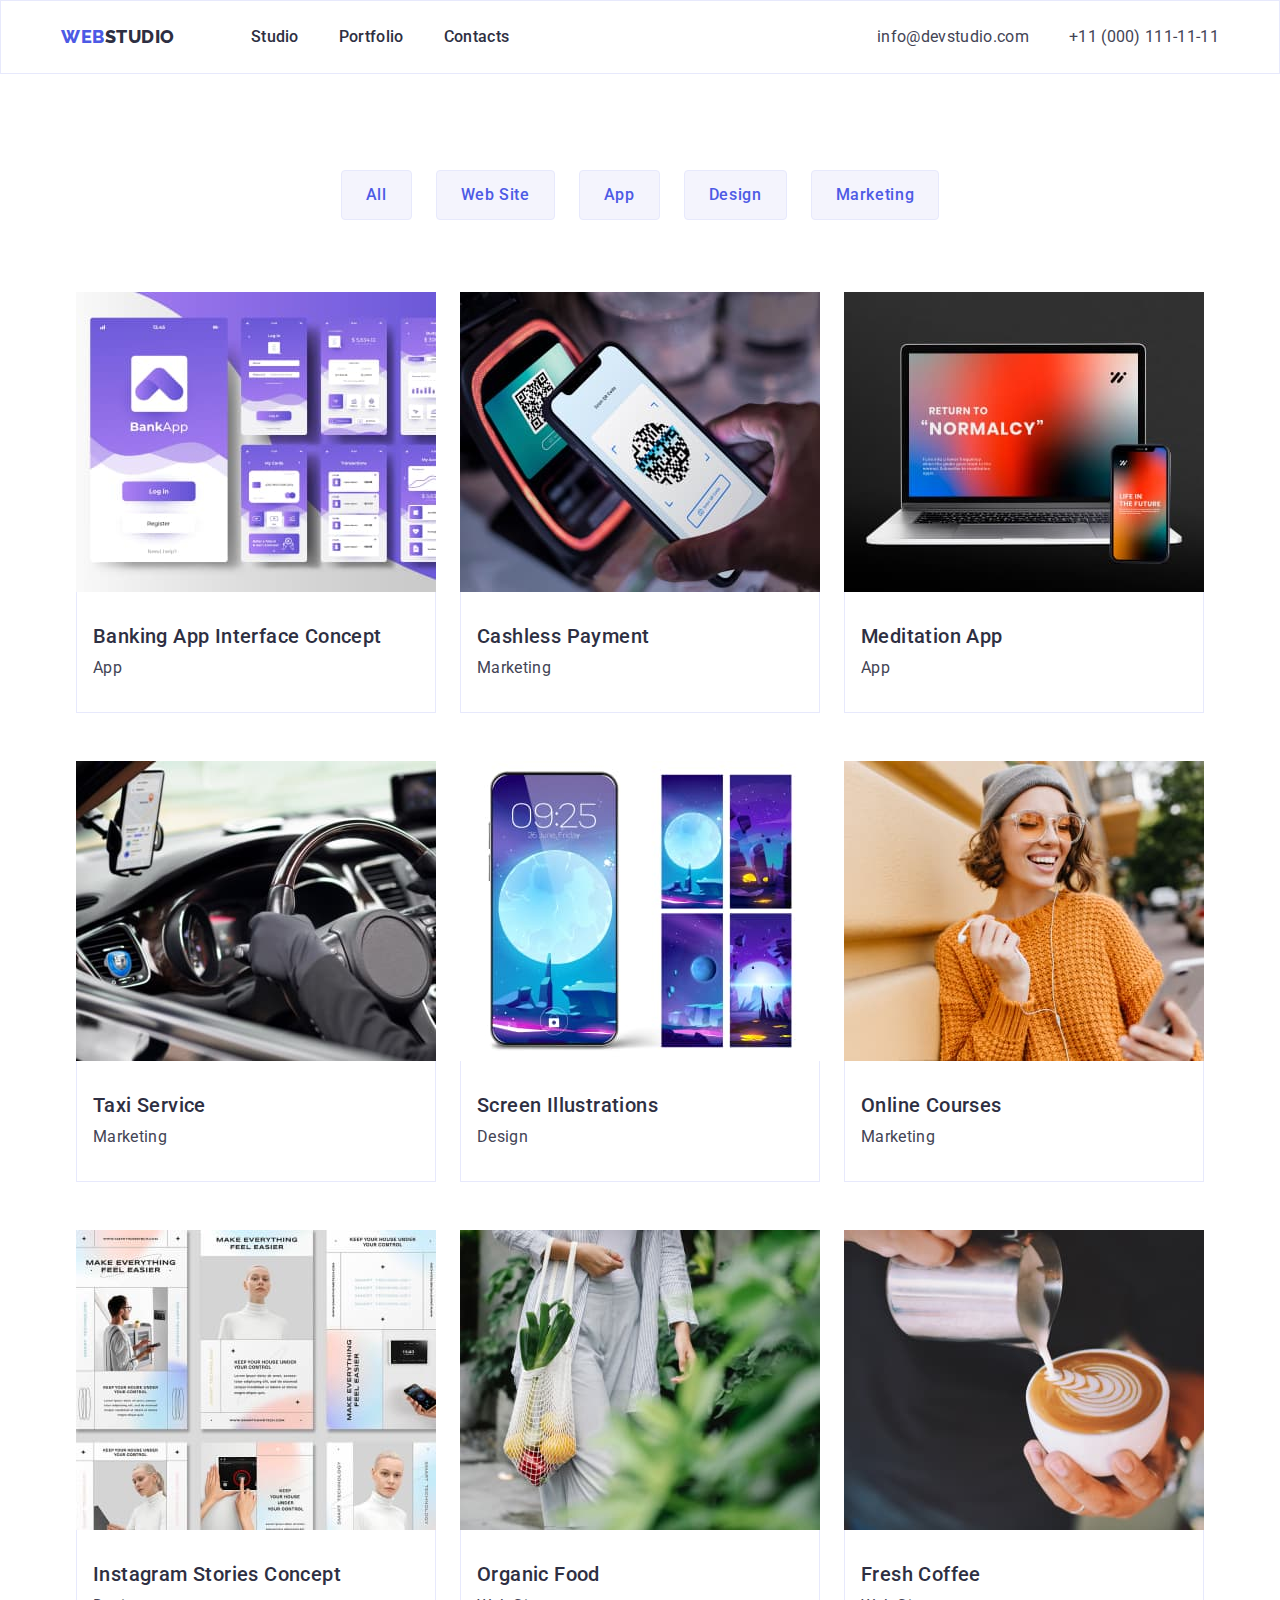
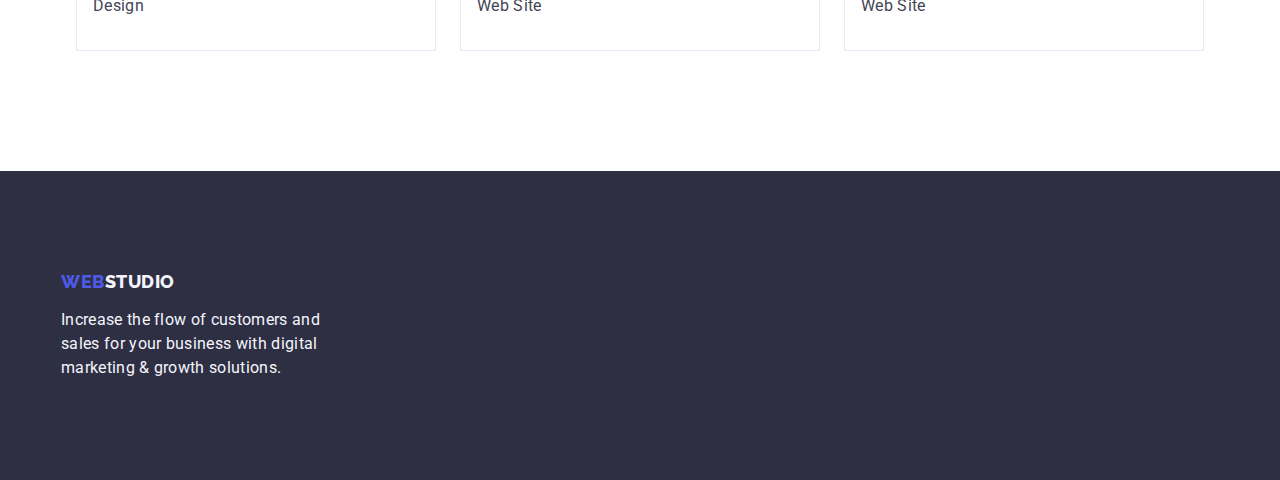
==== commit ee4bc7bd: "fixes" ====
--- a/portfolio.html
+++ b/portfolio.html
@@ -62,7 +62,7 @@
                         <button class="filters-button" type="button">Marketing</button>
                     </li>
                 </ul>
-                <ul class="content-list list">
+                <ul class="content-list list goods-list">
                     <li class="content-list-item">
                         <a href="#" class="goods-link link">
                             <img src="./images/banking-app.jpg" alt="Banking Interface concept" width="360" height="300">
--- a/css/styles.css
+++ b/css/styles.css
@@ -199,7 +199,7 @@
 }
 
 .container {
-    max-width: 1158px;
+    width: 1158px;
     margin: 0 auto;
 }
 
@@ -337,7 +337,7 @@
     background-color: var(--secondary-brand-color);
 }
 
-.content-list {
+.goods-list {
     row-gap: 48px;
 }
 
